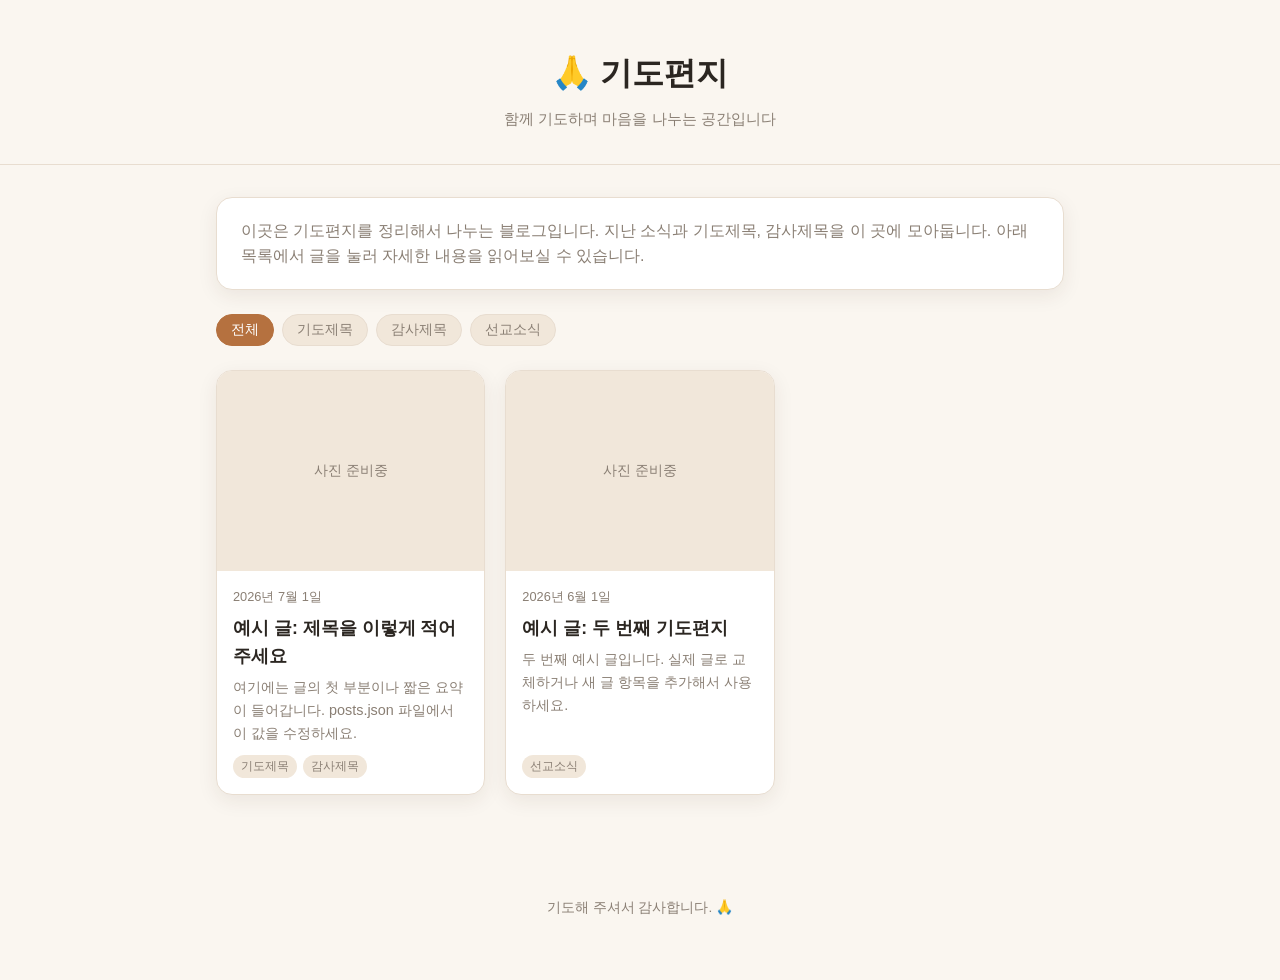
==== prayer-letters/index.html @ fc0403e7 "Add prayer-letters blog site Static blog for sharing prayer letters: post list with tag filters, det" ====
<!DOCTYPE html>
<html lang="ko">
<head>
  <meta charset="UTF-8" />
  <meta name="viewport" content="width=device-width, initial-scale=1.0" />
  <title>기도편지</title>
  <meta name="description" content="기도편지를 나누는 블로그입니다." />
  <meta name="robots" content="noindex, nofollow" />
  <link rel="stylesheet" href="style.css" />
</head>
<body>
  <header class="site-header">
    <div class="site-header-inner">
      <a class="site-title" href="./">🙏 기도편지</a>
      <p class="site-subtitle">함께 기도하며 마음을 나누는 공간입니다</p>
    </div>
  </header>

  <main class="site-main">
    <section id="intro" class="intro-card">
      <p>
        이곳은 기도편지를 정리해서 나누는 블로그입니다. 지난 소식과 기도제목,
        감사제목을 이 곳에 모아둡니다. 아래 목록에서 글을 눌러 자세한 내용을
        읽어보실 수 있습니다.
      </p>
    </section>

    <section id="tag-filters" class="tag-filters" aria-label="태그 필터"></section>

    <section id="post-list" class="post-grid" aria-label="글 목록"></section>

    <section id="post-detail" class="post-detail hidden" aria-label="글 본문">
      <button id="back-btn" class="back-btn">← 목록으로</button>
      <article id="post-detail-content"></article>
    </section>
  </main>

  <div id="lightbox" class="lightbox hidden">
    <button id="lightbox-close" class="lightbox-close" aria-label="닫기">✕</button>
    <img id="lightbox-img" alt="" />
  </div>

  <footer class="site-footer">
    <p>기도해 주셔서 감사합니다. 🙏</p>
  </footer>

  <script src="app.js"></script>
</body>
</html>
---- prayer-letters/style.css ----
:root {
  color-scheme: light dark;
  --bg: #faf6f0;
  --card-bg: #ffffff;
  --text: #2b2621;
  --muted: #8a7f74;
  --border: #e8ddd0;
  --accent: #b5713f;
  --accent-hover: #995e33;
  --chip-bg: #f1e7da;
  --shadow: rgba(60, 40, 20, 0.08);
}

@media (prefers-color-scheme: dark) {
  :root {
    --bg: #1c1a17;
    --card-bg: #262320;
    --text: #efe8df;
    --muted: #a89c8f;
    --border: #3a352f;
    --accent: #dda15e;
    --accent-hover: #e8b978;
    --chip-bg: #332c22;
    --shadow: rgba(0, 0, 0, 0.3);
  }
}

* {
  box-sizing: border-box;
}

body {
  margin: 0;
  background: var(--bg);
  color: var(--text);
  font-family: "Segoe UI", -apple-system, BlinkMacSystemFont, "Malgun Gothic",
    sans-serif;
  line-height: 1.6;
}

a {
  color: inherit;
}

.site-header {
  padding: 48px 16px 32px;
  text-align: center;
  border-bottom: 1px solid var(--border);
}

.site-title {
  font-size: 2rem;
  font-weight: 700;
  text-decoration: none;
}

.site-subtitle {
  margin: 8px 0 0;
  color: var(--muted);
  font-size: 0.95rem;
}

.site-main {
  max-width: 880px;
  margin: 0 auto;
  padding: 32px 16px 64px;
}

.intro-card {
  background: var(--card-bg);
  border: 1px solid var(--border);
  border-radius: 16px;
  padding: 20px 24px;
  margin-bottom: 24px;
  color: var(--muted);
  box-shadow: 0 6px 20px var(--shadow);
}

.intro-card p {
  margin: 0;
}

.tag-filters {
  display: flex;
  flex-wrap: wrap;
  gap: 8px;
  margin-bottom: 24px;
}

.tag-chip {
  border: 1px solid var(--border);
  background: var(--chip-bg);
  color: var(--muted);
  padding: 6px 14px;
  border-radius: 999px;
  font-size: 0.85rem;
  cursor: pointer;
  transition: all 0.15s ease;
}

.tag-chip.active {
  background: var(--accent);
  border-color: var(--accent);
  color: #fff;
}

.post-grid {
  display: grid;
  grid-template-columns: repeat(auto-fill, minmax(240px, 1fr));
  gap: 20px;
}

.post-card {
  display: flex;
  flex-direction: column;
  background: var(--card-bg);
  border: 1px solid var(--border);
  border-radius: 16px;
  overflow: hidden;
  cursor: pointer;
  box-shadow: 0 6px 20px var(--shadow);
  transition: transform 0.15s ease;
}

.post-card:hover {
  transform: translateY(-3px);
}

.post-thumb {
  width: 100%;
  aspect-ratio: 4 / 3;
  object-fit: cover;
  background: var(--chip-bg);
  display: flex;
  align-items: center;
  justify-content: center;
  color: var(--muted);
  font-size: 0.85rem;
  text-align: center;
}

.post-card-body {
  padding: 16px;
  display: flex;
  flex-direction: column;
  gap: 6px;
  flex: 1;
}

.post-date {
  font-size: 0.8rem;
  color: var(--muted);
}

.post-title {
  margin: 0;
  font-size: 1.1rem;
  font-weight: 600;
}

.post-excerpt {
  margin: 0;
  font-size: 0.9rem;
  color: var(--muted);
  flex: 1;
  display: -webkit-box;
  -webkit-line-clamp: 3;
  -webkit-box-orient: vertical;
  overflow: hidden;
}

.post-tags {
  display: flex;
  flex-wrap: wrap;
  gap: 6px;
  margin-top: 4px;
}

.post-tags span {
  font-size: 0.75rem;
  background: var(--chip-bg);
  color: var(--muted);
  padding: 2px 8px;
  border-radius: 999px;
}

.empty-state {
  text-align: center;
  color: var(--muted);
  padding: 48px 0;
  grid-column: 1 / -1;
}

.post-detail {
  background: var(--card-bg);
  border: 1px solid var(--border);
  border-radius: 16px;
  padding: 24px 28px 32px;
  box-shadow: 0 6px 20px var(--shadow);
}

.post-detail.hidden,
.post-grid.hidden,
.tag-filters.hidden,
.intro-card.hidden {
  display: none;
}

.back-btn {
  border: none;
  background: transparent;
  color: var(--accent);
  font-size: 0.9rem;
  cursor: pointer;
  padding: 0 0 16px;
}

.back-btn:hover {
  color: var(--accent-hover);
}

.post-detail-header h2 {
  margin: 0 0 4px;
  font-size: 1.5rem;
}

.post-detail-header .post-date {
  margin-bottom: 16px;
  display: block;
}

.post-detail-content {
  font-size: 1rem;
}

.post-detail-content p {
  margin: 0 0 14px;
}

.post-gallery {
  display: grid;
  grid-template-columns: repeat(auto-fill, minmax(140px, 1fr));
  gap: 10px;
  margin-top: 20px;
}

.post-gallery img {
  width: 100%;
  aspect-ratio: 1;
  object-fit: cover;
  border-radius: 10px;
  cursor: zoom-in;
  border: 1px solid var(--border);
}

.img-placeholder {
  width: 100%;
  aspect-ratio: 1;
  border-radius: 10px;
  border: 1px dashed var(--border);
  display: flex;
  align-items: center;
  justify-content: center;
  color: var(--muted);
  font-size: 0.75rem;
  text-align: center;
  padding: 8px;
}

.lightbox {
  position: fixed;
  inset: 0;
  background: rgba(0, 0, 0, 0.85);
  display: flex;
  align-items: center;
  justify-content: center;
  z-index: 50;
}

.lightbox.hidden {
  display: none;
}

.lightbox img {
  max-width: 92vw;
  max-height: 88vh;
  border-radius: 8px;
}

.lightbox-close {
  position: absolute;
  top: 20px;
  right: 24px;
  border: none;
  background: transparent;
  color: #fff;
  font-size: 1.6rem;
  cursor: pointer;
}

.site-footer {
  text-align: center;
  color: var(--muted);
  padding: 24px 16px 48px;
  font-size: 0.85rem;
}
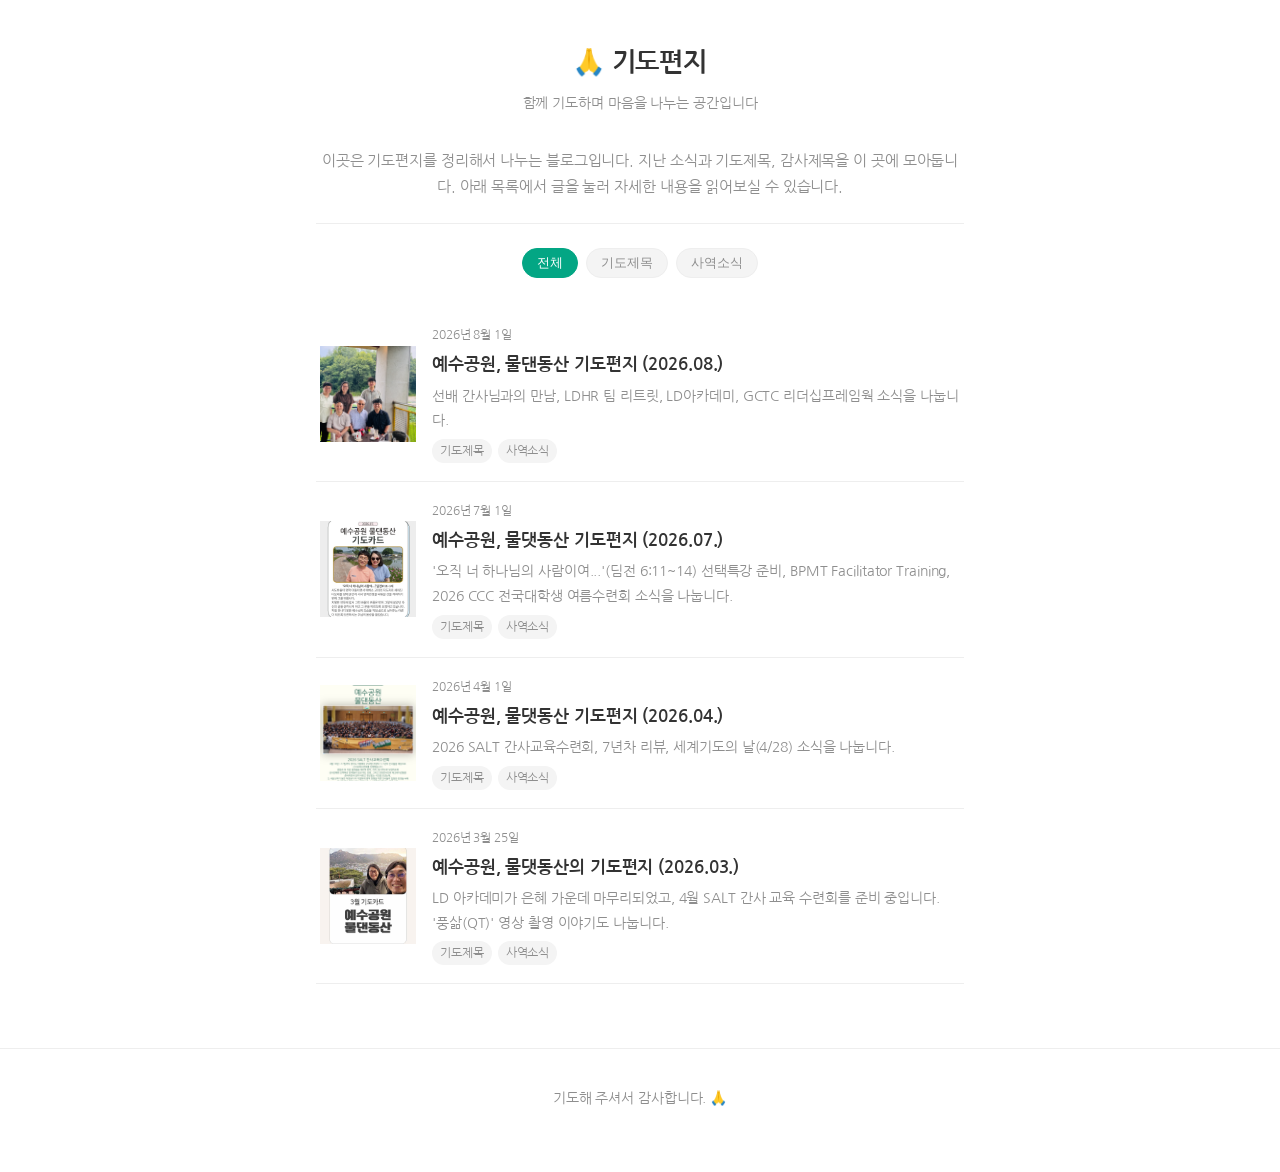
==== commit 07cf3007: "Switch to Nanum Gothic, enlarge post titles, set off scripture quotes Load Nanum Gothic from Google " ====
--- a/prayer-letters/index.html
+++ b/prayer-letters/index.html
@@ -6,6 +6,12 @@
   <title>기도편지</title>
   <meta name="description" content="기도편지를 나누는 블로그입니다." />
   <meta name="robots" content="noindex, nofollow" />
+  <link rel="preconnect" href="https://fonts.googleapis.com" />
+  <link rel="preconnect" href="https://fonts.gstatic.com" crossorigin />
+  <link
+    href="https://fonts.googleapis.com/css2?family=Nanum+Gothic:wght@400;700;800&display=swap"
+    rel="stylesheet"
+  />
   <link rel="stylesheet" href="style.css" />
 </head>
 <body>
--- a/prayer-letters/style.css
+++ b/prayer-letters/style.css
@@ -1,27 +1,39 @@
 :root {
   color-scheme: light dark;
-  --bg: #faf6f0;
+  --bg: #ffffff;
   --card-bg: #ffffff;
-  --text: #2b2621;
-  --muted: #8a7f74;
-  --border: #e8ddd0;
-  --accent: #b5713f;
-  --accent-hover: #995e33;
-  --chip-bg: #f1e7da;
-  --shadow: rgba(60, 40, 20, 0.08);
+  --text: #333333;
+  --muted: #8e8e8e;
+  --border: #eeeeee;
+  --accent: #03a684;
+  --accent-hover: #028a6e;
+  --chip-bg: #f4f4f4;
+  --shadow: rgba(0, 0, 0, 0.04);
+  --h-1: #03a684;
+  --h-2: #c026a3;
+  --h-3: #a97a1f;
+  --h-4: #3b6fd6;
+  --box-bg: #fbf7ec;
+  --box-border: #f0e6cc;
 }
 
 @media (prefers-color-scheme: dark) {
   :root {
-    --bg: #1c1a17;
-    --card-bg: #262320;
-    --text: #efe8df;
-    --muted: #a89c8f;
-    --border: #3a352f;
-    --accent: #dda15e;
-    --accent-hover: #e8b978;
-    --chip-bg: #332c22;
-    --shadow: rgba(0, 0, 0, 0.3);
+    --bg: #15161a;
+    --card-bg: #1c1d22;
+    --text: #e7e7ea;
+    --muted: #97979f;
+    --border: #2c2d33;
+    --accent: #2bd6ae;
+    --accent-hover: #55e2c4;
+    --chip-bg: #24252b;
+    --shadow: rgba(0, 0, 0, 0.35);
+    --h-1: #2bd6ae;
+    --h-2: #e56fd0;
+    --h-3: #e0b445;
+    --h-4: #7ea6ff;
+    --box-bg: #24221a;
+    --box-border: #3a341f;
   }
 }
 
@@ -33,9 +45,10 @@
   margin: 0;
   background: var(--bg);
   color: var(--text);
-  font-family: "Segoe UI", -apple-system, BlinkMacSystemFont, "Malgun Gothic",
-    sans-serif;
-  line-height: 1.6;
+  font-family: "Nanum Gothic", "Apple SD Gothic Neo", "Malgun Gothic",
+    -apple-system, BlinkMacSystemFont, "Segoe UI", sans-serif;
+  line-height: 1.75;
+  letter-spacing: -0.1px;
 }
 
 a {
@@ -43,37 +56,39 @@
 }
 
 .site-header {
-  padding: 48px 16px 32px;
-  text-align: center;
-  border-bottom: 1px solid var(--border);
+  padding: 40px 16px 24px;
+  text-align: center;
 }
 
 .site-title {
-  font-size: 2rem;
+  font-size: 1.6rem;
   font-weight: 700;
   text-decoration: none;
 }
 
 .site-subtitle {
-  margin: 8px 0 0;
-  color: var(--muted);
-  font-size: 0.95rem;
+  margin: 6px 0 0;
+  color: var(--muted);
+  font-size: 0.9rem;
 }
 
 .site-main {
-  max-width: 880px;
+  max-width: 680px;
   margin: 0 auto;
-  padding: 32px 16px 64px;
+  padding: 8px 16px 64px;
 }
 
 .intro-card {
-  background: var(--card-bg);
-  border: 1px solid var(--border);
-  border-radius: 16px;
-  padding: 20px 24px;
+  background: transparent;
+  border: none;
+  border-bottom: 1px solid var(--border);
+  border-radius: 0;
+  padding: 0 0 24px;
   margin-bottom: 24px;
   color: var(--muted);
-  box-shadow: 0 6px 20px var(--shadow);
+  box-shadow: none;
+  text-align: center;
+  font-size: 0.92rem;
 }
 
 .intro-card p {
@@ -83,17 +98,18 @@
 .tag-filters {
   display: flex;
   flex-wrap: wrap;
+  justify-content: center;
   gap: 8px;
-  margin-bottom: 24px;
+  margin-bottom: 28px;
 }
 
 .tag-chip {
   border: 1px solid var(--border);
   background: var(--chip-bg);
   color: var(--muted);
-  padding: 6px 14px;
+  padding: 5px 14px;
   border-radius: 999px;
-  font-size: 0.85rem;
+  font-size: 0.82rem;
   cursor: pointer;
   transition: all 0.15s ease;
 }
@@ -105,66 +121,71 @@
 }
 
 .post-grid {
-  display: grid;
-  grid-template-columns: repeat(auto-fill, minmax(240px, 1fr));
-  gap: 20px;
+  display: flex;
+  flex-direction: column;
+  gap: 0;
 }
 
 .post-card {
   display: flex;
-  flex-direction: column;
-  background: var(--card-bg);
-  border: 1px solid var(--border);
-  border-radius: 16px;
+  align-items: center;
+  gap: 16px;
+  background: transparent;
+  border: none;
+  border-bottom: 1px solid var(--border);
+  border-radius: 0;
   overflow: hidden;
   cursor: pointer;
-  box-shadow: 0 6px 20px var(--shadow);
-  transition: transform 0.15s ease;
+  box-shadow: none;
+  padding: 18px 4px;
+  transition: opacity 0.15s ease;
 }
 
 .post-card:hover {
-  transform: translateY(-3px);
+  opacity: 0.7;
 }
 
 .post-thumb {
-  width: 100%;
-  aspect-ratio: 4 / 3;
+  flex: none;
+  width: 96px;
+  height: 96px;
+  border-radius: 10px;
   object-fit: cover;
   background: var(--chip-bg);
   display: flex;
   align-items: center;
   justify-content: center;
   color: var(--muted);
-  font-size: 0.85rem;
+  font-size: 0.7rem;
   text-align: center;
 }
 
 .post-card-body {
-  padding: 16px;
+  padding: 0;
   display: flex;
   flex-direction: column;
-  gap: 6px;
+  gap: 4px;
   flex: 1;
+  min-width: 0;
 }
 
 .post-date {
-  font-size: 0.8rem;
+  font-size: 0.78rem;
   color: var(--muted);
 }
 
 .post-title {
   margin: 0;
-  font-size: 1.1rem;
-  font-weight: 600;
+  font-size: 1.05rem;
+  font-weight: 700;
 }
 
 .post-excerpt {
   margin: 0;
-  font-size: 0.9rem;
-  color: var(--muted);
-  flex: 1;
+  font-size: 0.88rem;
+  color: var(--muted);
   display: -webkit-box;
-  -webkit-line-clamp: 3;
+  -webkit-line-clamp: 2;
   -webkit-box-orient: vertical;
   overflow: hidden;
 }
@@ -173,11 +194,11 @@
   display: flex;
   flex-wrap: wrap;
   gap: 6px;
-  margin-top: 4px;
+  margin-top: 2px;
 }
 
 .post-tags span {
-  font-size: 0.75rem;
+  font-size: 0.72rem;
   background: var(--chip-bg);
   color: var(--muted);
   padding: 2px 8px;
@@ -188,15 +209,14 @@
   text-align: center;
   color: var(--muted);
   padding: 48px 0;
-  grid-column: 1 / -1;
 }
 
 .post-detail {
   background: var(--card-bg);
-  border: 1px solid var(--border);
-  border-radius: 16px;
-  padding: 24px 28px 32px;
-  box-shadow: 0 6px 20px var(--shadow);
+  border: none;
+  border-radius: 0;
+  padding: 8px 0 32px;
+  box-shadow: none;
 }
 
 .post-detail.hidden,
@@ -209,24 +229,28 @@
 .back-btn {
   border: none;
   background: transparent;
+  color: var(--muted);
+  font-size: 0.85rem;
+  cursor: pointer;
+  padding: 0 0 20px;
+}
+
+.back-btn:hover {
   color: var(--accent);
-  font-size: 0.9rem;
-  cursor: pointer;
-  padding: 0 0 16px;
-}
-
-.back-btn:hover {
-  color: var(--accent-hover);
+}
+
+.post-detail-header {
+  text-align: center;
+  border-bottom: 1px solid var(--border);
+  padding-bottom: 20px;
+  margin-bottom: 28px;
 }
 
 .post-detail-header h2 {
-  margin: 0 0 4px;
-  font-size: 1.5rem;
-}
-
-.post-detail-header .post-date {
-  margin-bottom: 16px;
-  display: block;
+  margin: 0;
+  font-size: 2.3rem;
+  font-weight: 800;
+  line-height: 1.3;
 }
 
 .post-detail-content {
@@ -234,7 +258,91 @@
 }
 
 .post-detail-content p {
-  margin: 0 0 14px;
+  margin: 0 0 16px;
+  text-align: left;
+}
+
+.post-detail-content h4 {
+  text-align: center;
+  font-size: 1.15rem;
+  font-weight: 800;
+  margin: 40px 0 16px;
+}
+
+.post-detail-content h4:nth-of-type(4n + 1) { color: var(--h-1); }
+.post-detail-content h4:nth-of-type(4n + 2) { color: var(--h-2); }
+.post-detail-content h4:nth-of-type(4n + 3) { color: var(--h-3); }
+.post-detail-content h4:nth-of-type(4n) { color: var(--h-4); }
+
+.post-detail-content blockquote.verse-quote {
+  background: var(--box-bg);
+  border-left: 4px solid var(--accent);
+  border-radius: 0 10px 10px 0;
+  margin: 0 0 24px;
+  padding: 18px 20px;
+  font-size: 0.98rem;
+  font-weight: 700;
+  font-style: normal;
+  color: var(--text);
+}
+
+.post-detail-content blockquote.verse-quote p {
+  margin: 0;
+}
+
+.post-detail-content blockquote.verse-quote .verse-ref {
+  display: block;
+  margin-top: 8px;
+  font-size: 0.85rem;
+  font-weight: 400;
+  color: var(--muted);
+}
+
+.post-detail-content .meditation {
+  color: var(--muted);
+  font-size: 0.95rem;
+}
+
+.post-detail-content hr {
+  border: none;
+  border-top: 1px solid var(--border);
+  margin: 32px 0;
+}
+
+.post-detail-content ol,
+.post-detail-content ul {
+  background: var(--box-bg);
+  border: 1px solid var(--box-border);
+  border-radius: 14px;
+  padding: 18px 20px 18px 38px;
+  margin: 0 0 16px;
+}
+
+.post-detail-content li {
+  margin: 0 0 10px;
+}
+
+.post-detail-content li:last-child {
+  margin-bottom: 0;
+}
+
+.post-inline-photo {
+  margin: 8px 0 20px;
+  text-align: center;
+}
+
+.post-inline-photo img {
+  max-width: 100%;
+  border-radius: 10px;
+  cursor: zoom-in;
+  display: block;
+  margin: 0 auto;
+}
+
+.post-inline-photo figcaption {
+  margin-top: 8px;
+  font-size: 0.8rem;
+  color: var(--muted);
 }
 
 .post-gallery {
@@ -303,4 +411,5 @@
   color: var(--muted);
   padding: 24px 16px 48px;
   font-size: 0.85rem;
-}
+  border-top: 1px solid var(--border);
+}
